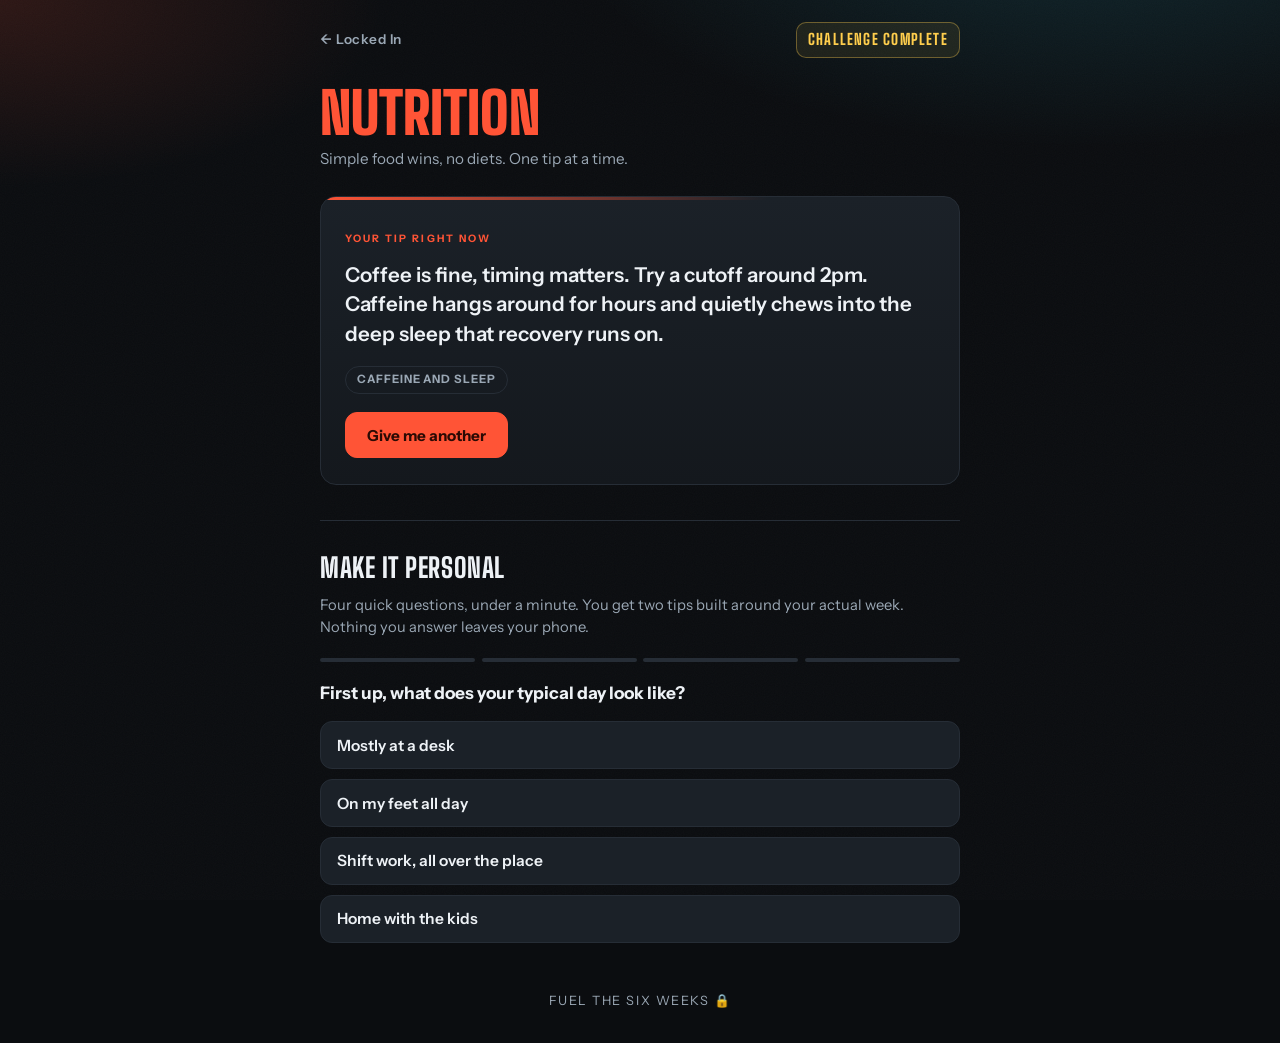
==== nutrition.html @ 2d2968f8 "Locked In members hub: training + nutrition tips, one per refresh, personal nutrition quiz Co-Author" ====
<!DOCTYPE html>
<html lang="en">
<head>
  <meta charset="UTF-8">
  <meta name="viewport" content="width=device-width, initial-scale=1.0">
  <title>Nutrition | Locked In</title>
  <link rel="icon" href="data:image/svg+xml,%3Csvg xmlns='http://www.w3.org/2000/svg' viewBox='0 0 100 100'%3E%3Ctext y='.9em' font-size='90'%3E%F0%9F%94%92%3C/text%3E%3C/svg%3E">
  <link rel="preconnect" href="https://fonts.googleapis.com">
  <link rel="preconnect" href="https://fonts.gstatic.com" crossorigin>
  <link href="https://fonts.googleapis.com/css2?family=Big+Shoulders+Display:wght@700;800;900&family=Instrument+Sans:wght@500;600;700&display=swap" rel="stylesheet">
  <link rel="stylesheet" href="style.css">
</head>
<body>
  <div class="shell">
    <div class="topbar">
      <a class="back-link" href="index.html">&larr; Locked In</a>
      <span class="week-badge" id="week-badge">WINTER 2026</span>
    </div>

    <h1 class="page-title heat">Nutrition</h1>
    <p class="page-sub">Simple food wins, no diets. One tip at a time.</p>

    <div class="tip-card heat-card" id="tip-card">
      <span class="tip-label">Your tip right now</span>
      <p class="tip-text" id="tip-text"></p>
      <span class="tip-cat" id="tip-cat"></span>
      <div class="tip-actions">
        <button class="btn btn-heat" id="another-btn" type="button">Give me another</button>
      </div>
    </div>

    <section class="quiz-block" id="quiz-block">
      <h2 class="quiz-heading">Make it personal</h2>
      <p class="quiz-sub">Four quick questions, under a minute. You get two tips built around your actual week. Nothing you answer leaves your phone.</p>

      <div id="quiz-area"></div>
    </section>
  </div>

  <footer class="site-foot">
    <p class="lock-line">FUEL THE SIX WEEKS 🔒</p>
  </footer>

  <script src="content.js"></script>
  <script src="app.js"></script>
  <script>
    renderWeekBadge();
    initTipPage(NUTRITION_TIPS, 'lockedin-nutrition-deck', true);
    initQuiz();
  </script>
</body>
</html>
---- style.css ----
/* ============================================================
   LOCKED IN · F45 Crows Nest · winter member hub
   Frozen-night theme, matches the campaign playbook palette.
   ============================================================ */

:root {
  --bg: #0b0d10;
  --panel: #14181d;
  --panel-2: #1b2128;
  --line: #262d36;
  --ink: #eef2f6;
  --muted: #9aa7b4;
  --ice: #37e0ff;
  --ice-deep: #1899b8;
  --ice-soft: rgba(55, 224, 255, 0.14);
  --heat: #ff5436;
  --heat-soft: rgba(255, 84, 54, 0.14);
  --gold: #ffce4d;
  --radius: 16px;
  --display: "Big Shoulders Display", "Arial Narrow", sans-serif;
  --body: "Instrument Sans", -apple-system, "Segoe UI", sans-serif;
}

* { box-sizing: border-box; margin: 0; padding: 0; }

html { -webkit-text-size-adjust: 100%; }

body {
  font-family: var(--body);
  background:
    radial-gradient(900px 420px at 85% -10%, var(--ice-soft), transparent 60%),
    radial-gradient(700px 340px at 0% 0%, var(--heat-soft), transparent 55%),
    var(--bg);
  color: var(--ink);
  line-height: 1.55;
  min-height: 100vh;
  min-height: 100dvh;
  display: flex;
  flex-direction: column;
  -webkit-font-smoothing: antialiased;
}

/* frost grain over everything, very quiet */
body::before {
  content: "";
  position: fixed;
  inset: 0;
  pointer-events: none;
  opacity: 0.05;
  background-image: url("data:image/svg+xml,%3Csvg xmlns='http://www.w3.org/2000/svg' width='140' height='140'%3E%3Cfilter id='n'%3E%3CfeTurbulence type='fractalNoise' baseFrequency='0.9' numOctaves='2'/%3E%3C/filter%3E%3Crect width='140' height='140' filter='url(%23n)' opacity='0.6'/%3E%3C/svg%3E");
  z-index: 0;
}

.shell {
  position: relative;
  z-index: 1;
  width: 100%;
  max-width: 680px;
  margin: 0 auto;
  padding: 1.4rem 1.25rem 3rem;
  flex: 1;
  display: flex;
  flex-direction: column;
}

/* ---------- header ---------- */

.topbar {
  display: flex;
  align-items: center;
  justify-content: space-between;
  gap: 0.75rem;
  margin-bottom: 1.8rem;
}

.kicker {
  display: inline-flex;
  align-items: center;
  gap: 0.5rem;
  font-size: 0.68rem;
  font-weight: 700;
  letter-spacing: 0.18em;
  text-transform: uppercase;
  color: var(--ice);
  border: 1px solid var(--line);
  border-radius: 999px;
  padding: 0.42rem 0.85rem;
  background: rgba(12, 16, 20, 0.8);
  white-space: nowrap;
}

.kicker .dot {
  width: 7px;
  height: 7px;
  border-radius: 50%;
  background: var(--ice);
  box-shadow: 0 0 10px var(--ice);
}

.week-badge {
  font-family: var(--display);
  font-weight: 800;
  font-size: 0.95rem;
  letter-spacing: 0.08em;
  color: var(--gold);
  border: 1px solid rgba(255, 206, 77, 0.35);
  border-radius: 10px;
  padding: 0.3rem 0.7rem;
  background: rgba(255, 206, 77, 0.08);
  white-space: nowrap;
}

.back-link {
  color: var(--muted);
  text-decoration: none;
  font-size: 0.85rem;
  font-weight: 600;
  letter-spacing: 0.04em;
}
.back-link:hover { color: var(--ice); }

/* ---------- hero (landing) ---------- */

.hero { margin-bottom: 2rem; }

.hero h1 {
  font-family: var(--display);
  font-weight: 900;
  font-size: clamp(3.4rem, 17vw, 5.6rem);
  line-height: 0.92;
  letter-spacing: 0.01em;
  text-transform: uppercase;
}

.hero h1 .ice-word {
  display: inline-block;
  background: linear-gradient(160deg, #d9f8ff 10%, var(--ice) 55%, var(--ice-deep) 95%);
  -webkit-background-clip: text;
  background-clip: text;
  -webkit-text-fill-color: transparent;
  color: transparent;
}

.hero .lock {
  display: inline-block;
  font-size: 0.55em;
  transform: rotate(8deg) translateY(-0.35em);
}

.hero .sub {
  margin-top: 0.9rem;
  color: var(--muted);
  font-size: 1.02rem;
  max-width: 30rem;
  text-wrap: balance;
}

/* ---------- section tiles (landing) ---------- */

.tiles {
  display: grid;
  gap: 1rem;
  margin-bottom: 2rem;
}

.tile {
  position: relative;
  display: block;
  text-decoration: none;
  color: var(--ink);
  background: linear-gradient(180deg, var(--panel-2), var(--panel));
  border: 1px solid var(--line);
  border-radius: var(--radius);
  padding: 1.5rem 1.4rem 1.4rem;
  overflow: hidden;
  transition: transform 0.15s ease, border-color 0.15s ease;
}

.tile:active { transform: scale(0.985); }

.tile::after {
  content: "";
  position: absolute;
  inset: 0;
  pointer-events: none;
  opacity: 0.85;
}

.tile-training::after {
  background: radial-gradient(320px 140px at 100% 0%, var(--ice-soft), transparent 70%);
}
.tile-nutrition::after {
  background: radial-gradient(320px 140px at 100% 0%, var(--heat-soft), transparent 70%);
}
.tile-training:hover { border-color: rgba(55, 224, 255, 0.5); }
.tile-nutrition:hover { border-color: rgba(255, 84, 54, 0.5); }

.tile .tile-eyebrow {
  font-size: 0.66rem;
  font-weight: 700;
  letter-spacing: 0.2em;
  text-transform: uppercase;
  color: var(--muted);
}

.tile h2 {
  font-family: var(--display);
  font-weight: 800;
  font-size: 2.2rem;
  letter-spacing: 0.02em;
  text-transform: uppercase;
  line-height: 1;
  margin: 0.35rem 0 0.45rem;
}

.tile-training h2 { color: var(--ice); }
.tile-nutrition h2 { color: var(--heat); }

.tile p { color: var(--muted); font-size: 0.92rem; max-width: 26rem; }

.tile .go {
  position: absolute;
  right: 1.2rem;
  bottom: 1.1rem;
  font-family: var(--display);
  font-weight: 800;
  font-size: 1.3rem;
  opacity: 0.9;
}
.tile-training .go { color: var(--ice); }
.tile-nutrition .go { color: var(--heat); }

/* ---------- mission strip (landing) ---------- */

.mission {
  border-top: 1px solid var(--line);
  padding-top: 1.4rem;
}

.mission-title {
  font-size: 0.68rem;
  font-weight: 700;
  letter-spacing: 0.2em;
  text-transform: uppercase;
  color: var(--muted);
  margin-bottom: 0.75rem;
}

.chips { display: flex; flex-wrap: wrap; gap: 0.55rem; }

.chip {
  background: var(--panel);
  border: 1px solid var(--line);
  border-radius: 10px;
  padding: 0.55rem 0.8rem;
  font-size: 0.84rem;
  font-weight: 600;
}
.chip b { color: var(--ice); font-weight: 800; }
.chip.gold b { color: var(--gold); }

/* ---------- tip card (training + nutrition) ---------- */

.page-title {
  font-family: var(--display);
  font-weight: 900;
  font-size: clamp(2.6rem, 12vw, 3.6rem);
  line-height: 0.95;
  text-transform: uppercase;
  margin-bottom: 0.35rem;
}
.page-title.ice { color: var(--ice); }
.page-title.heat { color: var(--heat); }

.page-sub { color: var(--muted); font-size: 0.95rem; margin-bottom: 1.6rem; }

.tip-card {
  position: relative;
  background: linear-gradient(180deg, var(--panel-2), var(--panel));
  border: 1px solid var(--line);
  border-radius: var(--radius);
  padding: 1.7rem 1.5rem 1.6rem;
  overflow: hidden;
}

.tip-card.reveal { animation: card-in 0.45s ease both; }

.tip-card::before {
  content: "";
  position: absolute;
  top: 0;
  left: 0;
  right: 0;
  height: 3px;
  background: linear-gradient(90deg, var(--ice), transparent 70%);
}
.tip-card.heat-card::before {
  background: linear-gradient(90deg, var(--heat), transparent 70%);
}

/* frost sweep on reveal */
.tip-card::after {
  content: "";
  position: absolute;
  inset: 0;
  background: linear-gradient(115deg, transparent 30%, rgba(238, 248, 255, 0.07) 48%, transparent 65%);
  transform: translateX(-120%);
  pointer-events: none;
}

.tip-card.reveal::after { animation: frost-sweep 0.9s ease 0.15s both; }

@keyframes card-in {
  from { opacity: 0; transform: translateY(14px); }
  to { opacity: 1; transform: none; }
}
@keyframes frost-sweep {
  to { transform: translateX(120%); }
}

.tip-label {
  display: inline-block;
  font-size: 0.64rem;
  font-weight: 700;
  letter-spacing: 0.2em;
  text-transform: uppercase;
  color: var(--ice);
  margin-bottom: 0.8rem;
}
.heat-card .tip-label { color: var(--heat); }

.tip-text {
  font-size: 1.28rem;
  font-weight: 600;
  line-height: 1.45;
  text-wrap: pretty;
}

.tip-cat {
  display: inline-block;
  margin-top: 1.1rem;
  font-size: 0.72rem;
  font-weight: 700;
  letter-spacing: 0.08em;
  text-transform: uppercase;
  color: var(--muted);
  border: 1px solid var(--line);
  border-radius: 999px;
  padding: 0.25rem 0.7rem;
}

.tip-actions { margin-top: 1.1rem; display: flex; gap: 0.7rem; }

.btn {
  font-family: var(--body);
  font-size: 0.95rem;
  font-weight: 700;
  border-radius: 12px;
  padding: 0.8rem 1.3rem;
  cursor: pointer;
  border: 1px solid var(--line);
  background: var(--panel-2);
  color: var(--ink);
  transition: transform 0.12s ease, border-color 0.15s ease, background 0.15s ease;
}
.btn:active { transform: scale(0.97); }
.btn:focus-visible { outline: 2px solid var(--ice); outline-offset: 2px; }

.btn-ice { background: var(--ice); border-color: var(--ice); color: #04252d; }
.btn-ice:hover { filter: brightness(1.08); }
.btn-heat { background: var(--heat); border-color: var(--heat); color: #2b0a04; }
.btn-heat:hover { filter: brightness(1.08); }
.btn-ghost:hover { border-color: var(--muted); }

/* ---------- quiz (nutrition) ---------- */

.quiz-block {
  margin-top: 2.2rem;
  border-top: 1px solid var(--line);
  padding-top: 1.6rem;
}

.quiz-heading {
  font-family: var(--display);
  font-weight: 800;
  font-size: 1.7rem;
  text-transform: uppercase;
  letter-spacing: 0.02em;
  margin-bottom: 0.3rem;
}

.quiz-sub { color: var(--muted); font-size: 0.92rem; margin-bottom: 1.2rem; }

.quiz-progress {
  display: flex;
  gap: 0.4rem;
  margin-bottom: 1.1rem;
}
.quiz-progress span {
  flex: 1;
  height: 4px;
  border-radius: 2px;
  background: var(--line);
  transition: background 0.2s ease;
}
.quiz-progress span.done { background: var(--heat); }

.quiz-q {
  font-size: 1.08rem;
  font-weight: 700;
  margin-bottom: 0.9rem;
  text-wrap: balance;
}

.quiz-options { display: grid; gap: 0.6rem; }

.quiz-opt {
  text-align: left;
  font-family: var(--body);
  font-size: 0.97rem;
  font-weight: 600;
  color: var(--ink);
  background: var(--panel-2);
  border: 1px solid var(--line);
  border-radius: 12px;
  padding: 0.85rem 1rem;
  cursor: pointer;
  transition: border-color 0.12s ease, background 0.12s ease, transform 0.12s ease;
}
.quiz-opt:hover { border-color: rgba(255, 84, 54, 0.55); }
.quiz-opt:active { transform: scale(0.98); }
.quiz-opt:focus-visible { outline: 2px solid var(--heat); outline-offset: 2px; }

.personal-tips { display: grid; gap: 0.8rem; }

.personal-tip {
  background: var(--panel-2);
  border: 1px solid rgba(255, 84, 54, 0.4);
  border-left: 4px solid var(--heat);
  border-radius: 12px;
  padding: 1rem 1.1rem;
  font-size: 1rem;
  font-weight: 500;
  line-height: 1.5;
  animation: card-in 0.4s ease both;
}
.personal-tip + .personal-tip { animation-delay: 0.12s; }

.quiz-redo { margin-top: 1rem; }

/* ---------- footer ---------- */

.site-foot {
  position: relative;
  z-index: 1;
  text-align: center;
  color: var(--muted);
  font-size: 0.8rem;
  padding: 0 1.25rem 2rem;
}
.site-foot .lock-line { letter-spacing: 0.12em; }

@media (min-width: 560px) {
  .tiles { grid-template-columns: 1fr 1fr; }
  .tile { min-height: 180px; }
}

@media (prefers-reduced-motion: reduce) {
  .tip-card.reveal, .tip-card.reveal::after, .personal-tip { animation: none; }
  .btn:active, .tile:active, .quiz-opt:active { transform: none; }
}
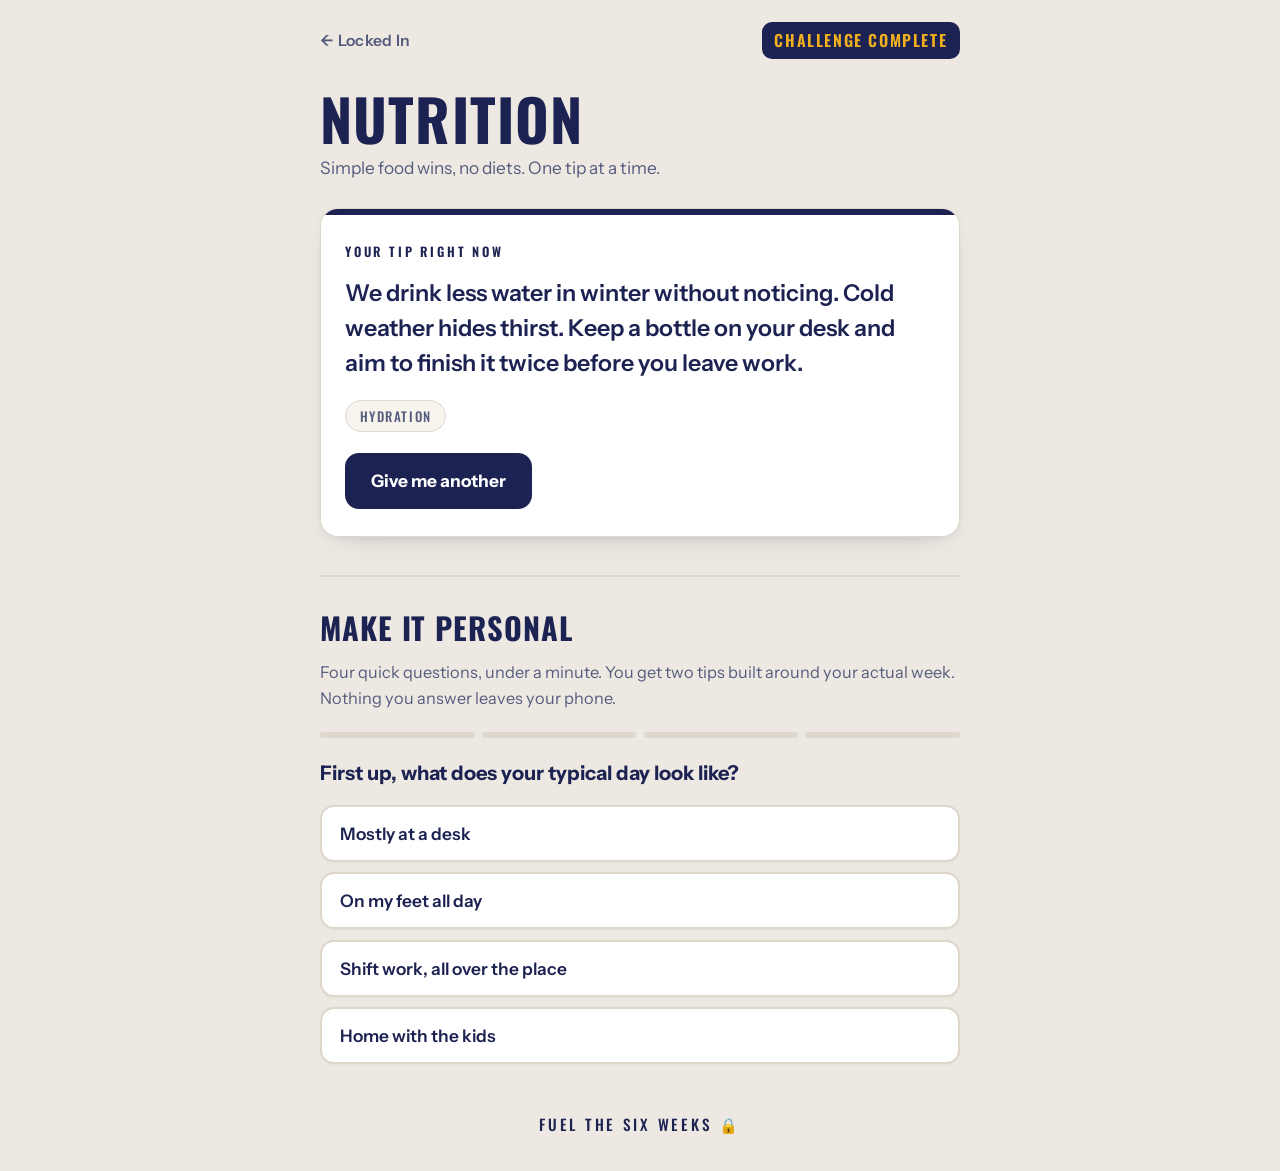
==== commit 3cf56c41: "Retheme to campaign poster look: warm ivory, navy, brick red, bigger type for easy reading Co-Author" ====
--- a/nutrition.html
+++ b/nutrition.html
@@ -7,7 +7,7 @@
   <link rel="icon" href="data:image/svg+xml,%3Csvg xmlns='http://www.w3.org/2000/svg' viewBox='0 0 100 100'%3E%3Ctext y='.9em' font-size='90'%3E%F0%9F%94%92%3C/text%3E%3C/svg%3E">
   <link rel="preconnect" href="https://fonts.googleapis.com">
   <link rel="preconnect" href="https://fonts.gstatic.com" crossorigin>
-  <link href="https://fonts.googleapis.com/css2?family=Big+Shoulders+Display:wght@700;800;900&family=Instrument+Sans:wght@500;600;700&display=swap" rel="stylesheet">
+  <link href="https://fonts.googleapis.com/css2?family=Oswald:wght@500;600;700&family=Instrument+Sans:wght@500;600;700&display=swap" rel="stylesheet">
   <link rel="stylesheet" href="style.css">
 </head>
 <body>
@@ -17,15 +17,15 @@
       <span class="week-badge" id="week-badge">WINTER 2026</span>
     </div>
 
-    <h1 class="page-title heat">Nutrition</h1>
+    <h1 class="page-title brand-navy">Nutrition</h1>
     <p class="page-sub">Simple food wins, no diets. One tip at a time.</p>
 
-    <div class="tip-card heat-card" id="tip-card">
+    <div class="tip-card navy-card" id="tip-card">
       <span class="tip-label">Your tip right now</span>
       <p class="tip-text" id="tip-text"></p>
       <span class="tip-cat" id="tip-cat"></span>
       <div class="tip-actions">
-        <button class="btn btn-heat" id="another-btn" type="button">Give me another</button>
+        <button class="btn btn-navy" id="another-btn" type="button">Give me another</button>
       </div>
     </div>
 
--- a/style.css
+++ b/style.css
@@ -1,23 +1,24 @@
 /* ============================================================
    LOCKED IN · F45 Crows Nest · winter member hub
-   Frozen-night theme, matches the campaign playbook palette.
+   Campaign poster theme: warm ivory, navy ink, brick red, gold.
+   Tuned for easy reading: big type, high contrast, soft cards.
    ============================================================ */
 
 :root {
-  --bg: #0b0d10;
-  --panel: #14181d;
-  --panel-2: #1b2128;
-  --line: #262d36;
-  --ink: #eef2f6;
-  --muted: #9aa7b4;
-  --ice: #37e0ff;
-  --ice-deep: #1899b8;
-  --ice-soft: rgba(55, 224, 255, 0.14);
-  --heat: #ff5436;
-  --heat-soft: rgba(255, 84, 54, 0.14);
-  --gold: #ffce4d;
-  --radius: 16px;
-  --display: "Big Shoulders Display", "Arial Narrow", sans-serif;
+  --bg: #EDE9E2;
+  --card: #FFFFFF;
+  --card-soft: #F7F4EE;
+  --line: #DDD7CC;
+  --ink: #1C2251;
+  --muted: #565C7E;
+  --red: #C22026;
+  --red-soft: rgba(194, 32, 38, 0.08);
+  --navy: #1C2251;
+  --navy-soft: rgba(28, 34, 81, 0.07);
+  --gold: #F2B01E;
+  --radius: 18px;
+  --shadow: 0 2px 6px rgba(28, 34, 81, 0.06), 0 12px 28px -18px rgba(28, 34, 81, 0.25);
+  --display: "Oswald", "Arial Narrow", sans-serif;
   --body: "Instrument Sans", -apple-system, "Segoe UI", sans-serif;
 }
 
@@ -27,12 +28,10 @@
 
 body {
   font-family: var(--body);
-  background:
-    radial-gradient(900px 420px at 85% -10%, var(--ice-soft), transparent 60%),
-    radial-gradient(700px 340px at 0% 0%, var(--heat-soft), transparent 55%),
-    var(--bg);
-  color: var(--ink);
-  line-height: 1.55;
+  font-size: 1.06rem; /* ~17px base, easy on older eyes */
+  background: var(--bg);
+  color: var(--ink);
+  line-height: 1.6;
   min-height: 100vh;
   min-height: 100dvh;
   display: flex;
@@ -40,20 +39,8 @@
   -webkit-font-smoothing: antialiased;
 }
 
-/* frost grain over everything, very quiet */
-body::before {
-  content: "";
-  position: fixed;
-  inset: 0;
-  pointer-events: none;
-  opacity: 0.05;
-  background-image: url("data:image/svg+xml,%3Csvg xmlns='http://www.w3.org/2000/svg' width='140' height='140'%3E%3Cfilter id='n'%3E%3CfeTurbulence type='fractalNoise' baseFrequency='0.9' numOctaves='2'/%3E%3C/filter%3E%3Crect width='140' height='140' filter='url(%23n)' opacity='0.6'/%3E%3C/svg%3E");
-  z-index: 0;
-}
-
 .shell {
   position: relative;
-  z-index: 1;
   width: 100%;
   max-width: 680px;
   margin: 0 auto;
@@ -70,54 +57,49 @@
   align-items: center;
   justify-content: space-between;
   gap: 0.75rem;
-  margin-bottom: 1.8rem;
+  margin-bottom: 1.9rem;
 }
 
 .kicker {
   display: inline-flex;
   align-items: center;
-  gap: 0.5rem;
-  font-size: 0.68rem;
-  font-weight: 700;
-  letter-spacing: 0.18em;
-  text-transform: uppercase;
-  color: var(--ice);
-  border: 1px solid var(--line);
-  border-radius: 999px;
-  padding: 0.42rem 0.85rem;
-  background: rgba(12, 16, 20, 0.8);
+  gap: 0.55rem;
+  font-family: var(--display);
+  font-size: 0.82rem;
+  font-weight: 600;
+  letter-spacing: 0.22em;
+  text-transform: uppercase;
+  color: var(--navy);
   white-space: nowrap;
 }
 
 .kicker .dot {
-  width: 7px;
-  height: 7px;
+  width: 8px;
+  height: 8px;
   border-radius: 50%;
-  background: var(--ice);
-  box-shadow: 0 0 10px var(--ice);
+  background: var(--red);
 }
 
 .week-badge {
   font-family: var(--display);
-  font-weight: 800;
-  font-size: 0.95rem;
-  letter-spacing: 0.08em;
+  font-weight: 600;
+  font-size: 1rem;
+  letter-spacing: 0.1em;
   color: var(--gold);
-  border: 1px solid rgba(255, 206, 77, 0.35);
+  background: var(--navy);
   border-radius: 10px;
-  padding: 0.3rem 0.7rem;
-  background: rgba(255, 206, 77, 0.08);
+  padding: 0.35rem 0.8rem;
   white-space: nowrap;
 }
 
 .back-link {
   color: var(--muted);
   text-decoration: none;
-  font-size: 0.85rem;
-  font-weight: 600;
-  letter-spacing: 0.04em;
-}
-.back-link:hover { color: var(--ice); }
+  font-size: 0.98rem;
+  font-weight: 600;
+  letter-spacing: 0.02em;
+}
+.back-link:hover { color: var(--red); }
 
 /* ---------- hero (landing) ---------- */
 
@@ -125,32 +107,26 @@
 
 .hero h1 {
   font-family: var(--display);
-  font-weight: 900;
-  font-size: clamp(3.4rem, 17vw, 5.6rem);
-  line-height: 0.92;
-  letter-spacing: 0.01em;
-  text-transform: uppercase;
-}
-
-.hero h1 .ice-word {
-  display: inline-block;
-  background: linear-gradient(160deg, #d9f8ff 10%, var(--ice) 55%, var(--ice-deep) 95%);
-  -webkit-background-clip: text;
-  background-clip: text;
-  -webkit-text-fill-color: transparent;
-  color: transparent;
-}
+  font-weight: 700;
+  font-size: clamp(3.2rem, 15vw, 5rem);
+  line-height: 1;
+  letter-spacing: 0.015em;
+  text-transform: uppercase;
+  color: var(--navy);
+}
+
+.hero h1 .red-word { color: var(--red); }
 
 .hero .lock {
   display: inline-block;
-  font-size: 0.55em;
-  transform: rotate(8deg) translateY(-0.35em);
+  font-size: 0.5em;
+  transform: rotate(8deg) translateY(-0.4em);
 }
 
 .hero .sub {
-  margin-top: 0.9rem;
+  margin-top: 1rem;
   color: var(--muted);
-  font-size: 1.02rem;
+  font-size: 1.12rem;
   max-width: 30rem;
   text-wrap: balance;
 }
@@ -159,8 +135,8 @@
 
 .tiles {
   display: grid;
-  gap: 1rem;
-  margin-bottom: 2rem;
+  gap: 1.1rem;
+  margin-bottom: 2.2rem;
 }
 
 .tile {
@@ -168,119 +144,113 @@
   display: block;
   text-decoration: none;
   color: var(--ink);
-  background: linear-gradient(180deg, var(--panel-2), var(--panel));
+  background: var(--card);
+  border: 1px solid var(--line);
+  border-top: 6px solid var(--line);
+  border-radius: var(--radius);
+  padding: 1.5rem 1.4rem 1.5rem;
+  box-shadow: var(--shadow);
+  transition: transform 0.15s ease, box-shadow 0.15s ease;
+}
+
+.tile:active { transform: scale(0.985); }
+.tile:hover { box-shadow: 0 4px 10px rgba(28, 34, 81, 0.1), 0 16px 32px -16px rgba(28, 34, 81, 0.3); }
+
+.tile-training { border-top-color: var(--red); }
+.tile-nutrition { border-top-color: var(--navy); }
+
+.tile .tile-eyebrow {
+  font-family: var(--display);
+  font-size: 0.78rem;
+  font-weight: 500;
+  letter-spacing: 0.24em;
+  text-transform: uppercase;
+  color: var(--muted);
+}
+
+.tile h2 {
+  font-family: var(--display);
+  font-weight: 700;
+  font-size: 2.3rem;
+  letter-spacing: 0.03em;
+  text-transform: uppercase;
+  line-height: 1.05;
+  margin: 0.3rem 0 0.5rem;
+}
+
+.tile-training h2 { color: var(--red); }
+.tile-nutrition h2 { color: var(--navy); }
+
+.tile p { color: var(--muted); font-size: 1.02rem; max-width: 26rem; }
+
+.tile .go {
+  position: absolute;
+  right: 1.3rem;
+  top: 1.5rem;
+  font-family: var(--display);
+  font-weight: 700;
+  font-size: 1.5rem;
+}
+.tile-training .go { color: var(--red); }
+.tile-nutrition .go { color: var(--navy); }
+
+/* ---------- mission strip (landing) ---------- */
+
+.mission {
+  border-top: 2px solid var(--line);
+  padding-top: 1.5rem;
+}
+
+.mission-title {
+  font-family: var(--display);
+  font-size: 0.85rem;
+  font-weight: 600;
+  letter-spacing: 0.24em;
+  text-transform: uppercase;
+  color: var(--red);
+  margin-bottom: 0.85rem;
+}
+
+.chips { display: flex; flex-wrap: wrap; gap: 0.6rem; }
+
+.chip {
+  background: var(--card);
+  border: 1px solid var(--line);
+  border-radius: 12px;
+  padding: 0.65rem 0.95rem;
+  font-size: 0.98rem;
+  font-weight: 600;
+  color: var(--ink);
+  box-shadow: 0 1px 3px rgba(28, 34, 81, 0.05);
+}
+.chip b { color: var(--red); font-weight: 800; }
+.chip.gold { background: var(--navy); color: #fff; border-color: var(--navy); }
+.chip.gold b { color: var(--gold); }
+
+/* ---------- tip card (training + nutrition) ---------- */
+
+.page-title {
+  font-family: var(--display);
+  font-weight: 700;
+  font-size: clamp(2.6rem, 12vw, 3.6rem);
+  line-height: 1;
+  text-transform: uppercase;
+  letter-spacing: 0.02em;
+  margin-bottom: 0.4rem;
+}
+.page-title.brand-red { color: var(--red); }
+.page-title.brand-navy { color: var(--navy); }
+
+.page-sub { color: var(--muted); font-size: 1.08rem; margin-bottom: 1.7rem; }
+
+.tip-card {
+  position: relative;
+  background: var(--card);
   border: 1px solid var(--line);
   border-radius: var(--radius);
-  padding: 1.5rem 1.4rem 1.4rem;
+  padding: 1.8rem 1.5rem 1.7rem;
   overflow: hidden;
-  transition: transform 0.15s ease, border-color 0.15s ease;
-}
-
-.tile:active { transform: scale(0.985); }
-
-.tile::after {
-  content: "";
-  position: absolute;
-  inset: 0;
-  pointer-events: none;
-  opacity: 0.85;
-}
-
-.tile-training::after {
-  background: radial-gradient(320px 140px at 100% 0%, var(--ice-soft), transparent 70%);
-}
-.tile-nutrition::after {
-  background: radial-gradient(320px 140px at 100% 0%, var(--heat-soft), transparent 70%);
-}
-.tile-training:hover { border-color: rgba(55, 224, 255, 0.5); }
-.tile-nutrition:hover { border-color: rgba(255, 84, 54, 0.5); }
-
-.tile .tile-eyebrow {
-  font-size: 0.66rem;
-  font-weight: 700;
-  letter-spacing: 0.2em;
-  text-transform: uppercase;
-  color: var(--muted);
-}
-
-.tile h2 {
-  font-family: var(--display);
-  font-weight: 800;
-  font-size: 2.2rem;
-  letter-spacing: 0.02em;
-  text-transform: uppercase;
-  line-height: 1;
-  margin: 0.35rem 0 0.45rem;
-}
-
-.tile-training h2 { color: var(--ice); }
-.tile-nutrition h2 { color: var(--heat); }
-
-.tile p { color: var(--muted); font-size: 0.92rem; max-width: 26rem; }
-
-.tile .go {
-  position: absolute;
-  right: 1.2rem;
-  bottom: 1.1rem;
-  font-family: var(--display);
-  font-weight: 800;
-  font-size: 1.3rem;
-  opacity: 0.9;
-}
-.tile-training .go { color: var(--ice); }
-.tile-nutrition .go { color: var(--heat); }
-
-/* ---------- mission strip (landing) ---------- */
-
-.mission {
-  border-top: 1px solid var(--line);
-  padding-top: 1.4rem;
-}
-
-.mission-title {
-  font-size: 0.68rem;
-  font-weight: 700;
-  letter-spacing: 0.2em;
-  text-transform: uppercase;
-  color: var(--muted);
-  margin-bottom: 0.75rem;
-}
-
-.chips { display: flex; flex-wrap: wrap; gap: 0.55rem; }
-
-.chip {
-  background: var(--panel);
-  border: 1px solid var(--line);
-  border-radius: 10px;
-  padding: 0.55rem 0.8rem;
-  font-size: 0.84rem;
-  font-weight: 600;
-}
-.chip b { color: var(--ice); font-weight: 800; }
-.chip.gold b { color: var(--gold); }
-
-/* ---------- tip card (training + nutrition) ---------- */
-
-.page-title {
-  font-family: var(--display);
-  font-weight: 900;
-  font-size: clamp(2.6rem, 12vw, 3.6rem);
-  line-height: 0.95;
-  text-transform: uppercase;
-  margin-bottom: 0.35rem;
-}
-.page-title.ice { color: var(--ice); }
-.page-title.heat { color: var(--heat); }
-
-.page-sub { color: var(--muted); font-size: 0.95rem; margin-bottom: 1.6rem; }
-
-.tip-card {
-  position: relative;
-  background: linear-gradient(180deg, var(--panel-2), var(--panel));
-  border: 1px solid var(--line);
-  border-radius: var(--radius);
-  padding: 1.7rem 1.5rem 1.6rem;
-  overflow: hidden;
+  box-shadow: var(--shadow);
 }
 
 .tip-card.reveal { animation: card-in 0.45s ease both; }
@@ -291,181 +261,178 @@
   top: 0;
   left: 0;
   right: 0;
-  height: 3px;
-  background: linear-gradient(90deg, var(--ice), transparent 70%);
-}
-.tip-card.heat-card::before {
-  background: linear-gradient(90deg, var(--heat), transparent 70%);
-}
-
-/* frost sweep on reveal */
-.tip-card::after {
-  content: "";
-  position: absolute;
-  inset: 0;
-  background: linear-gradient(115deg, transparent 30%, rgba(238, 248, 255, 0.07) 48%, transparent 65%);
-  transform: translateX(-120%);
-  pointer-events: none;
-}
-
-.tip-card.reveal::after { animation: frost-sweep 0.9s ease 0.15s both; }
+  height: 6px;
+  background: var(--red);
+}
+.tip-card.navy-card::before { background: var(--navy); }
 
 @keyframes card-in {
   from { opacity: 0; transform: translateY(14px); }
   to { opacity: 1; transform: none; }
 }
-@keyframes frost-sweep {
-  to { transform: translateX(120%); }
-}
 
 .tip-label {
   display: inline-block;
-  font-size: 0.64rem;
-  font-weight: 700;
-  letter-spacing: 0.2em;
-  text-transform: uppercase;
-  color: var(--ice);
-  margin-bottom: 0.8rem;
-}
-.heat-card .tip-label { color: var(--heat); }
+  font-family: var(--display);
+  font-size: 0.8rem;
+  font-weight: 600;
+  letter-spacing: 0.22em;
+  text-transform: uppercase;
+  color: var(--red);
+  margin-bottom: 0.85rem;
+}
+.navy-card .tip-label { color: var(--navy); }
 
 .tip-text {
-  font-size: 1.28rem;
-  font-weight: 600;
-  line-height: 1.45;
+  font-size: 1.45rem; /* the star of the page, big and clear */
+  font-weight: 600;
+  line-height: 1.5;
+  color: var(--ink);
   text-wrap: pretty;
 }
 
 .tip-cat {
   display: inline-block;
-  margin-top: 1.1rem;
-  font-size: 0.72rem;
-  font-weight: 700;
-  letter-spacing: 0.08em;
+  margin-top: 1.2rem;
+  font-family: var(--display);
+  font-size: 0.82rem;
+  font-weight: 500;
+  letter-spacing: 0.12em;
   text-transform: uppercase;
   color: var(--muted);
+  background: var(--card-soft);
   border: 1px solid var(--line);
   border-radius: 999px;
-  padding: 0.25rem 0.7rem;
-}
-
-.tip-actions { margin-top: 1.1rem; display: flex; gap: 0.7rem; }
+  padding: 0.3rem 0.85rem;
+}
+
+.tip-actions { margin-top: 1.3rem; display: flex; gap: 0.7rem; }
 
 .btn {
   font-family: var(--body);
-  font-size: 0.95rem;
-  font-weight: 700;
-  border-radius: 12px;
-  padding: 0.8rem 1.3rem;
+  font-size: 1.08rem;
+  font-weight: 700;
+  border-radius: 14px;
+  padding: 0.95rem 1.5rem;
+  min-height: 48px; /* comfy tap target */
   cursor: pointer;
-  border: 1px solid var(--line);
-  background: var(--panel-2);
-  color: var(--ink);
-  transition: transform 0.12s ease, border-color 0.15s ease, background 0.15s ease;
+  border: 2px solid var(--line);
+  background: var(--card);
+  color: var(--ink);
+  transition: transform 0.12s ease, filter 0.15s ease, border-color 0.15s ease;
 }
 .btn:active { transform: scale(0.97); }
-.btn:focus-visible { outline: 2px solid var(--ice); outline-offset: 2px; }
-
-.btn-ice { background: var(--ice); border-color: var(--ice); color: #04252d; }
-.btn-ice:hover { filter: brightness(1.08); }
-.btn-heat { background: var(--heat); border-color: var(--heat); color: #2b0a04; }
-.btn-heat:hover { filter: brightness(1.08); }
+.btn:focus-visible { outline: 3px solid var(--gold); outline-offset: 2px; }
+
+.btn-red { background: var(--red); border-color: var(--red); color: #fff; }
+.btn-red:hover { filter: brightness(1.08); }
+.btn-navy { background: var(--navy); border-color: var(--navy); color: #fff; }
+.btn-navy:hover { filter: brightness(1.15); }
 .btn-ghost:hover { border-color: var(--muted); }
 
 /* ---------- quiz (nutrition) ---------- */
 
 .quiz-block {
-  margin-top: 2.2rem;
-  border-top: 1px solid var(--line);
-  padding-top: 1.6rem;
+  margin-top: 2.4rem;
+  border-top: 2px solid var(--line);
+  padding-top: 1.7rem;
 }
 
 .quiz-heading {
   font-family: var(--display);
-  font-weight: 800;
-  font-size: 1.7rem;
-  text-transform: uppercase;
-  letter-spacing: 0.02em;
-  margin-bottom: 0.3rem;
-}
-
-.quiz-sub { color: var(--muted); font-size: 0.92rem; margin-bottom: 1.2rem; }
+  font-weight: 700;
+  font-size: 1.9rem;
+  text-transform: uppercase;
+  letter-spacing: 0.03em;
+  color: var(--navy);
+  margin-bottom: 0.35rem;
+}
+
+.quiz-sub { color: var(--muted); font-size: 1.02rem; margin-bottom: 1.3rem; }
 
 .quiz-progress {
   display: flex;
-  gap: 0.4rem;
-  margin-bottom: 1.1rem;
+  gap: 0.45rem;
+  margin-bottom: 1.2rem;
 }
 .quiz-progress span {
   flex: 1;
-  height: 4px;
-  border-radius: 2px;
+  height: 6px;
+  border-radius: 3px;
   background: var(--line);
   transition: background 0.2s ease;
 }
-.quiz-progress span.done { background: var(--heat); }
+.quiz-progress span.done { background: var(--red); }
 
 .quiz-q {
-  font-size: 1.08rem;
-  font-weight: 700;
-  margin-bottom: 0.9rem;
+  font-size: 1.25rem;
+  font-weight: 700;
+  color: var(--ink);
+  margin-bottom: 1rem;
   text-wrap: balance;
 }
 
-.quiz-options { display: grid; gap: 0.6rem; }
+.quiz-options { display: grid; gap: 0.65rem; }
 
 .quiz-opt {
   text-align: left;
   font-family: var(--body);
-  font-size: 0.97rem;
-  font-weight: 600;
-  color: var(--ink);
-  background: var(--panel-2);
+  font-size: 1.08rem;
+  font-weight: 600;
+  color: var(--ink);
+  background: var(--card);
+  border: 2px solid var(--line);
+  border-radius: 14px;
+  padding: 1rem 1.1rem;
+  min-height: 52px;
+  cursor: pointer;
+  box-shadow: 0 1px 3px rgba(28, 34, 81, 0.05);
+  transition: border-color 0.12s ease, transform 0.12s ease;
+}
+.quiz-opt:hover { border-color: var(--red); }
+.quiz-opt:active { transform: scale(0.98); }
+.quiz-opt:focus-visible { outline: 3px solid var(--gold); outline-offset: 2px; }
+
+.personal-tips { display: grid; gap: 0.9rem; }
+
+.personal-tip {
+  background: var(--card);
   border: 1px solid var(--line);
-  border-radius: 12px;
-  padding: 0.85rem 1rem;
-  cursor: pointer;
-  transition: border-color 0.12s ease, background 0.12s ease, transform 0.12s ease;
-}
-.quiz-opt:hover { border-color: rgba(255, 84, 54, 0.55); }
-.quiz-opt:active { transform: scale(0.98); }
-.quiz-opt:focus-visible { outline: 2px solid var(--heat); outline-offset: 2px; }
-
-.personal-tips { display: grid; gap: 0.8rem; }
-
-.personal-tip {
-  background: var(--panel-2);
-  border: 1px solid rgba(255, 84, 54, 0.4);
-  border-left: 4px solid var(--heat);
-  border-radius: 12px;
-  padding: 1rem 1.1rem;
-  font-size: 1rem;
+  border-left: 6px solid var(--red);
+  border-radius: 14px;
+  padding: 1.15rem 1.2rem;
+  font-size: 1.15rem;
   font-weight: 500;
-  line-height: 1.5;
+  line-height: 1.55;
+  color: var(--ink);
+  box-shadow: 0 1px 3px rgba(28, 34, 81, 0.05);
   animation: card-in 0.4s ease both;
 }
-.personal-tip + .personal-tip { animation-delay: 0.12s; }
-
-.quiz-redo { margin-top: 1rem; }
+.personal-tip + .personal-tip { animation-delay: 0.12s; border-left-color: var(--navy); }
+
+.quiz-redo { margin-top: 1.1rem; }
 
 /* ---------- footer ---------- */
 
 .site-foot {
-  position: relative;
-  z-index: 1;
   text-align: center;
   color: var(--muted);
-  font-size: 0.8rem;
-  padding: 0 1.25rem 2rem;
-}
-.site-foot .lock-line { letter-spacing: 0.12em; }
+  font-size: 0.95rem;
+  padding: 0 1.25rem 2.2rem;
+}
+.site-foot .lock-line {
+  font-family: var(--display);
+  font-weight: 500;
+  letter-spacing: 0.18em;
+  color: var(--navy);
+}
 
 @media (min-width: 560px) {
   .tiles { grid-template-columns: 1fr 1fr; }
-  .tile { min-height: 180px; }
+  .tile { min-height: 190px; }
 }
 
 @media (prefers-reduced-motion: reduce) {
-  .tip-card.reveal, .tip-card.reveal::after, .personal-tip { animation: none; }
+  .tip-card.reveal, .personal-tip { animation: none; }
   .btn:active, .tile:active, .quiz-opt:active { transform: none; }
 }
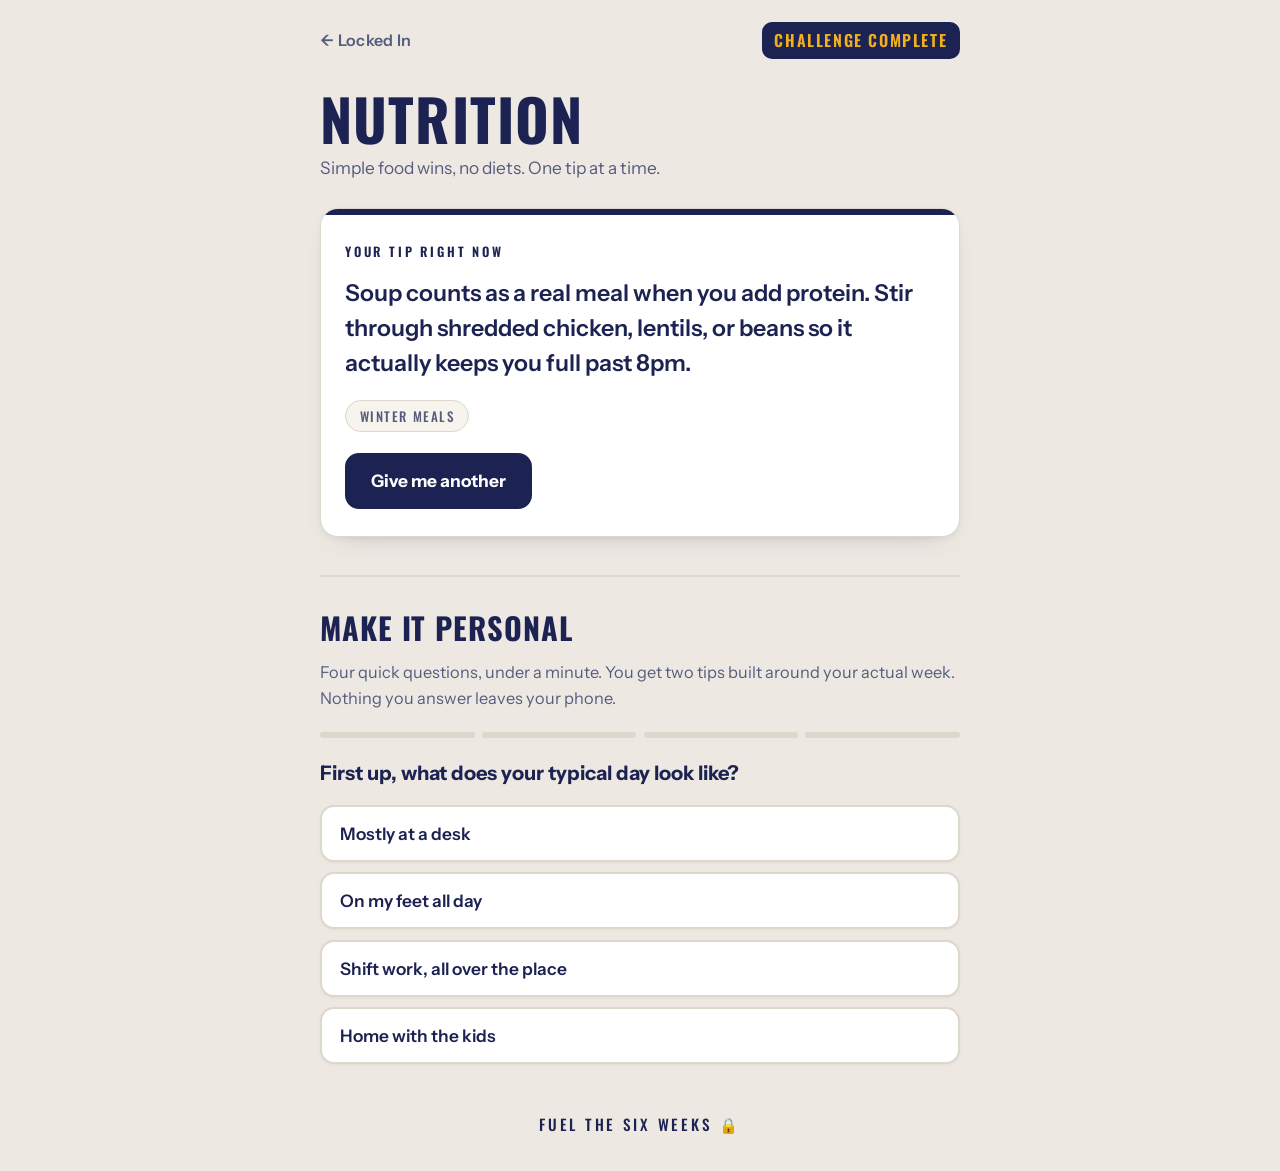
==== commit 9932e8cc: "Apply review-panel fixes: storage fallback, deck boundary, quiz validation, local-midnight rotation," ====
--- a/nutrition.html
+++ b/nutrition.html
@@ -19,6 +19,8 @@
 
     <h1 class="page-title brand-navy">Nutrition</h1>
     <p class="page-sub">Simple food wins, no diets. One tip at a time.</p>
+
+    <noscript><p class="noscript-note">Your browser has JavaScript switched off, so the tips can't load. Turn it on and refresh, or ask a trainer for a hand.</p></noscript>
 
     <div class="tip-card navy-card" id="tip-card">
       <span class="tip-label">Your tip right now</span>
@@ -45,7 +47,7 @@
   <script src="app.js"></script>
   <script>
     renderWeekBadge();
-    initTipPage(NUTRITION_TIPS, 'lockedin-nutrition-deck', true);
+    initTipPage(NUTRITION_TIPS, 'lockedin-nutrition-deck');
     initQuiz();
   </script>
 </body>
--- a/style.css
+++ b/style.css
@@ -56,8 +56,14 @@
   display: flex;
   align-items: center;
   justify-content: space-between;
-  gap: 0.75rem;
+  flex-wrap: wrap; /* badge drops to its own line on small phones instead of overflowing */
+  gap: 0.6rem 0.75rem;
   margin-bottom: 1.9rem;
+}
+
+@media (max-width: 380px) {
+  .kicker { letter-spacing: 0.12em; font-size: 0.78rem; }
+  .week-badge { font-size: 0.9rem; }
 }
 
 .kicker {
@@ -93,11 +99,15 @@
 }
 
 .back-link {
+  display: inline-block;
   color: var(--muted);
   text-decoration: none;
-  font-size: 0.98rem;
+  font-size: 1rem;
   font-weight: 600;
   letter-spacing: 0.02em;
+  /* padding grows the tap target to 44px+ without moving the layout */
+  padding: 0.6rem 0.7rem;
+  margin: -0.6rem -0.7rem;
 }
 .back-link:hover { color: var(--red); }
 
@@ -176,12 +186,22 @@
   text-transform: uppercase;
   line-height: 1.05;
   margin: 0.3rem 0 0.5rem;
+  padding-right: 2.4rem; /* keep clear of the corner arrow */
 }
 
 .tile-training h2 { color: var(--red); }
 .tile-nutrition h2 { color: var(--navy); }
 
-.tile p { color: var(--muted); font-size: 1.02rem; max-width: 26rem; }
+.tile p { color: var(--muted); font-size: 1.02rem; max-width: 26rem; padding-right: 1.5rem; }
+
+.noscript-note {
+  background: var(--card);
+  border: 2px solid var(--red);
+  border-radius: 14px;
+  padding: 1rem 1.2rem;
+  font-weight: 600;
+  margin-bottom: 1.2rem;
+}
 
 .tile .go {
   position: absolute;
